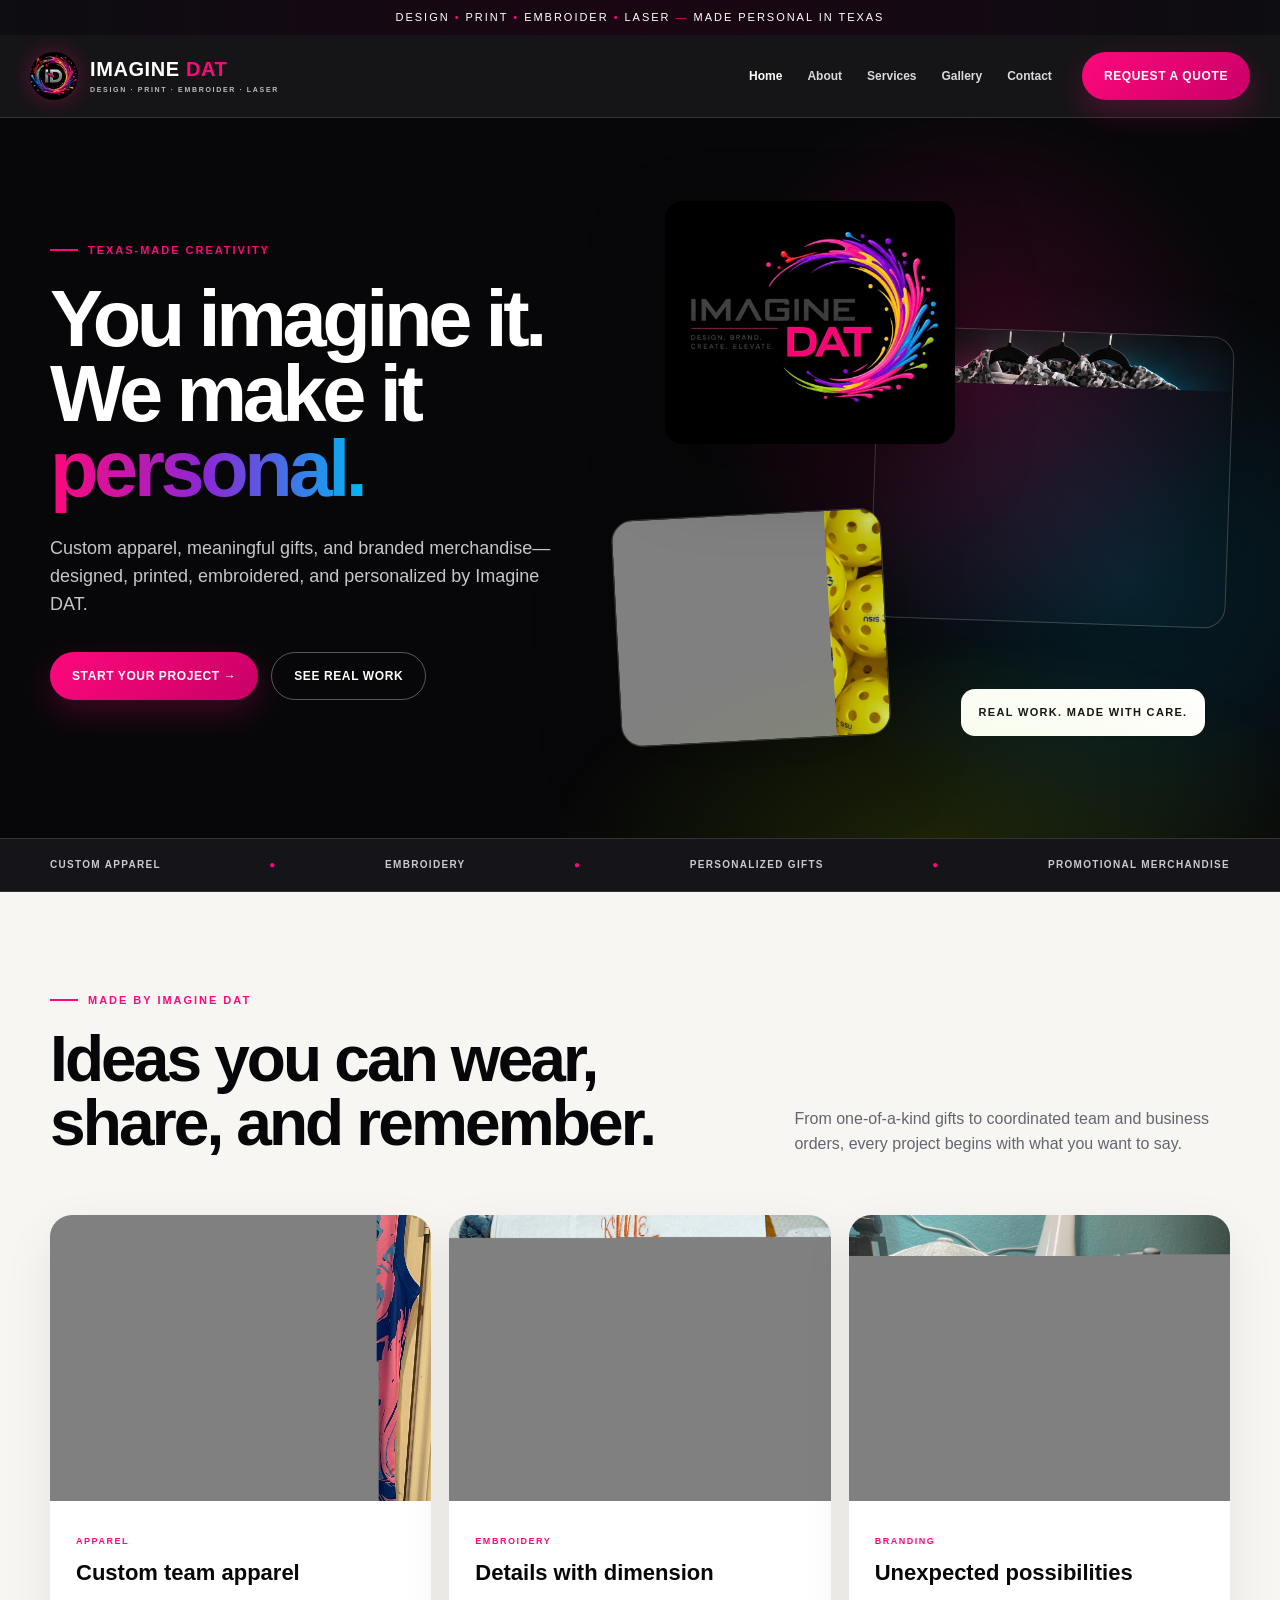
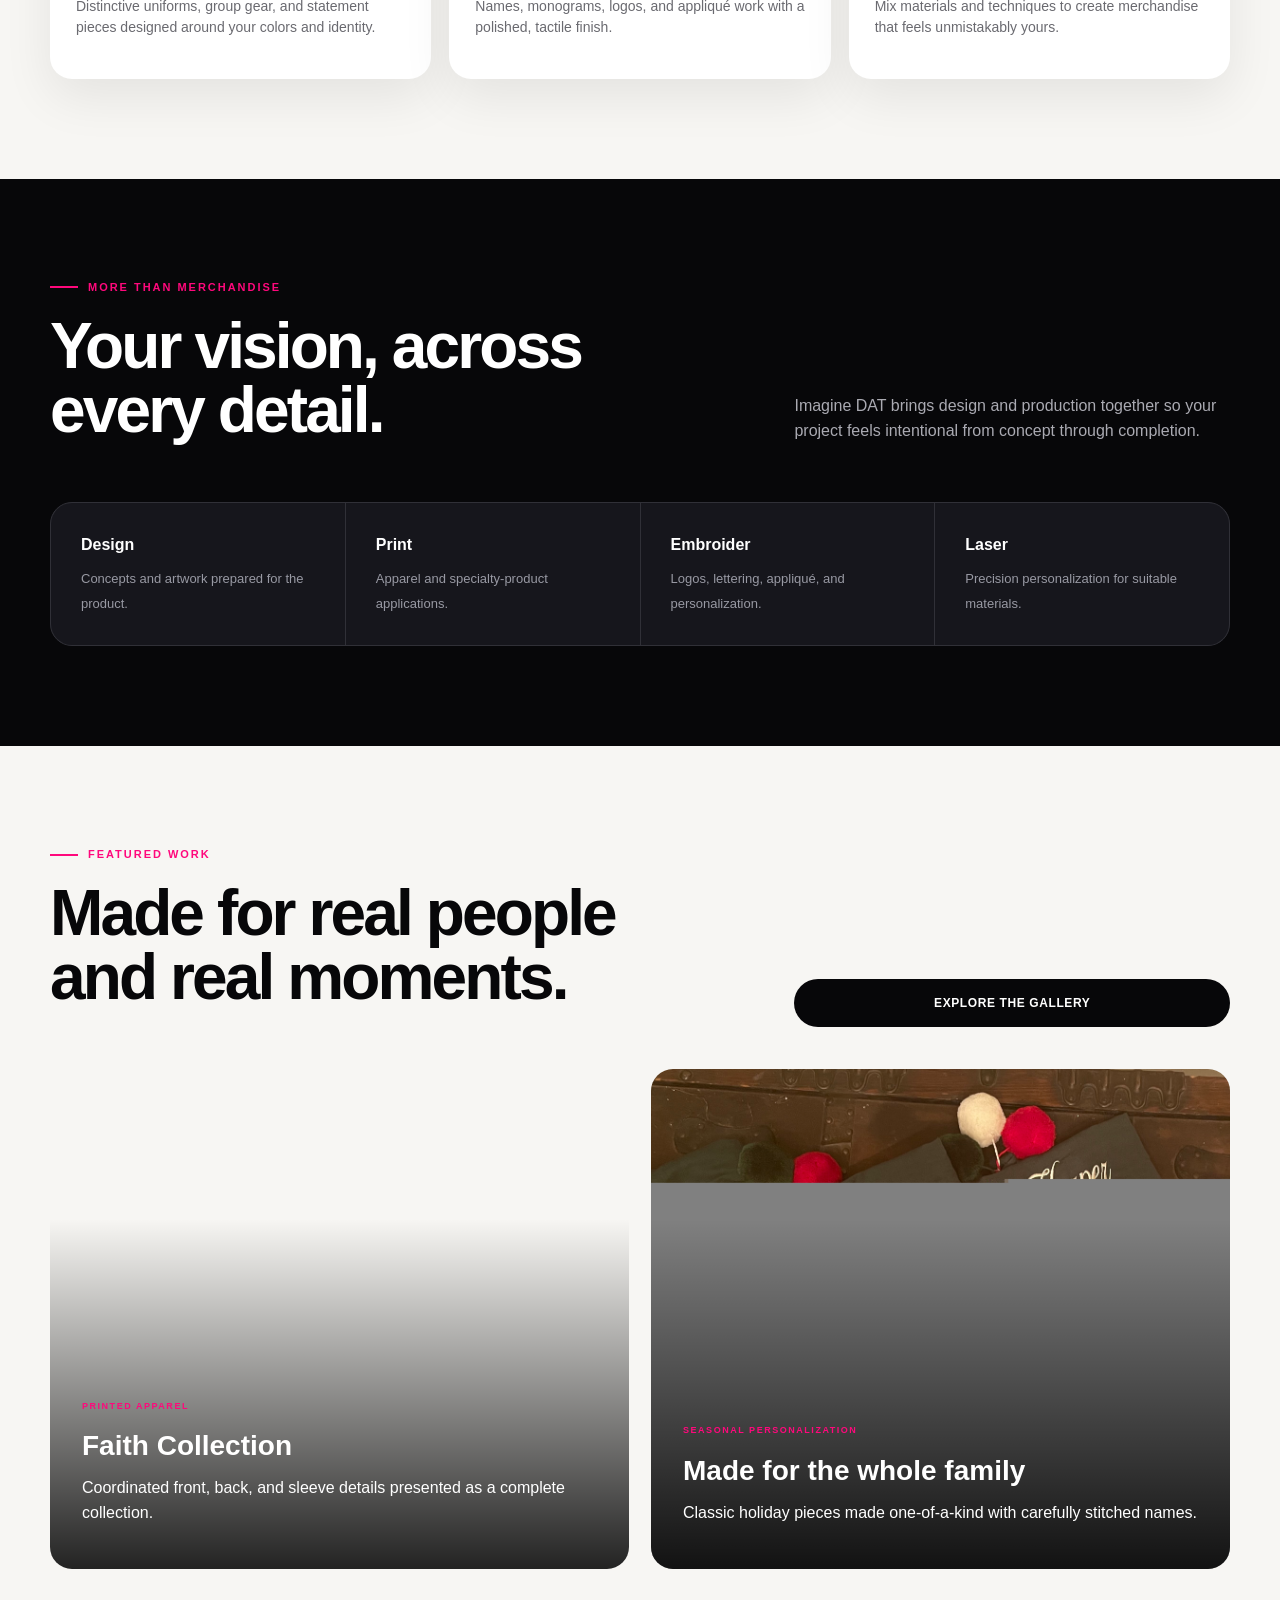
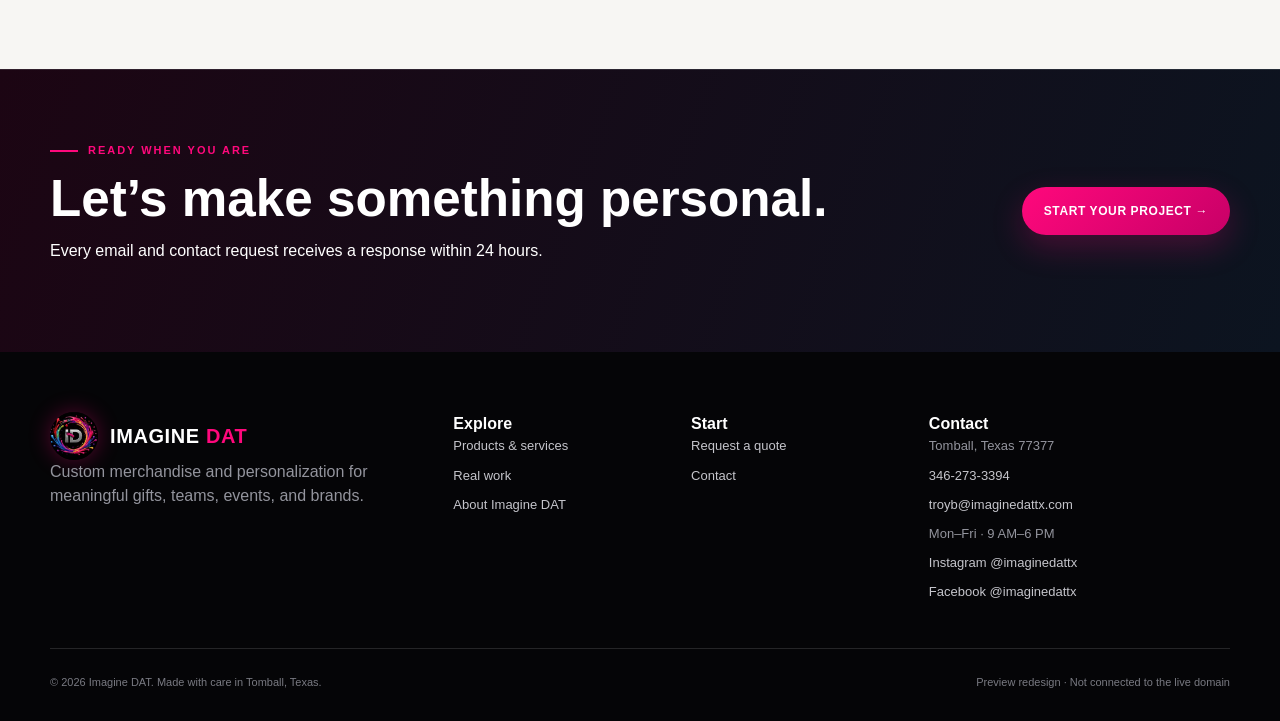
==== index.html @ 65fe0955 "Add Imagine DAT website redesign" ====
<!doctype html><html lang="en"><head><meta charset="utf-8"><meta name="viewport" content="width=device-width,initial-scale=1"><meta name="description" content="Imagine DAT creates custom apparel, embroidery, personalized gifts, and branded merchandise in Texas."><title>Imagine DAT | Custom Merchandise & Personalization</title><link rel="stylesheet" href="styles.css"><script src="app.js" defer></script></head><body data-page="home"><main id="main"></main></body></html>
---- styles.css ----
:root {
  --ink: #070709;
  --ink-2: #111117;
  --paper: #f7f6f3;
  --white: #fff;
  --muted: #a9abb3;
  --line: rgba(255,255,255,.13);
  --pink: #ff087c;
  --cyan: #00b7f4;
  --lime: #9bd400;
  --yellow: #ffc51b;
  --purple: #8a28d7;
  --radius: 22px;
  --shadow: 0 30px 80px rgba(0,0,0,.27);
}
* { box-sizing: border-box; }
html { scroll-behavior: smooth; }
body { margin: 0; color: var(--ink); background: var(--paper); font-family: Montserrat, Arial, sans-serif; line-height: 1.55; }
body.menu-open { overflow: hidden; }
a { color: inherit; }
img { display: block; max-width: 100%; }
button, input, select, textarea { font: inherit; }
.skip { position: fixed; z-index: 100; top: 10px; left: 10px; transform: translateY(-150%); background: #fff; padding: 10px 16px; border-radius: 8px; }
.skip:focus { transform: none; }
.announce { background: linear-gradient(90deg,#0d0d12,#1a0613,#0d0d12); color:#fff; text-align:center; padding:9px 16px; font-size:11px; letter-spacing:.18em; text-transform:uppercase; }
.site-header { position: sticky; top: 0; z-index: 50; background: rgba(7,7,9,.94); color:#fff; border-bottom:1px solid var(--line); backdrop-filter: blur(16px); }
.nav-shell { width:min(1220px,calc(100% - 40px)); height:82px; margin:auto; display:flex; align-items:center; gap:30px; }
.brand { display:flex; align-items:center; gap:12px; text-decoration:none; min-width:205px; }
.brand-mark { width:48px; height:48px; border-radius:50%; object-fit:cover; object-position:center; box-shadow:0 0 22px rgba(255,8,124,.32); }
.brand-type { font-size:20px; font-weight:800; letter-spacing:.03em; line-height:1; }
.brand-type strong { color:var(--pink); }
.brand-type small { display:block; color:#bbb; font-size:7px; letter-spacing:.24em; margin-top:7px; font-weight:600; }
nav { display:flex; align-items:center; justify-content:center; gap:25px; margin-left:auto; }
nav a { text-decoration:none; font-size:12px; font-weight:700; color:#d9d9df; }
nav a:hover, nav a[aria-current="page"] { color:#fff; }
.nav-cta, .btn { border:0; border-radius:999px; text-decoration:none; display:inline-flex; align-items:center; justify-content:center; gap:10px; min-height:48px; padding:0 22px; font-size:12px; font-weight:800; letter-spacing:.05em; text-transform:uppercase; cursor:pointer; }
.nav-cta, .btn-primary { color:#fff; background:linear-gradient(135deg,var(--pink),#c80067); box-shadow:0 12px 32px rgba(255,8,124,.23); }
.btn-dark { color:#fff; background:var(--ink); }
.btn-ghost { color:#fff; border:1px solid rgba(255,255,255,.32); background:transparent; }
.menu { display:none; margin-left:auto; width:44px; height:44px; color:#fff; background:transparent; border:1px solid var(--line); border-radius:50%; }
.container { width:min(1180px,calc(100% - 40px)); margin-inline:auto; }
.hero { min-height:720px; color:#fff; background: radial-gradient(circle at 76% 36%,rgba(255,8,124,.19),transparent 26%),radial-gradient(circle at 88% 64%,rgba(0,183,244,.16),transparent 25%),var(--ink); overflow:hidden; position:relative; }
.hero:after { content:""; position:absolute; inset:auto -8% -36% 40%; height:480px; background:radial-gradient(ellipse,rgba(155,212,0,.15),transparent 66%); pointer-events:none; }
.hero-grid { min-height:720px; display:grid; grid-template-columns:.9fr 1.1fr; gap:64px; align-items:center; padding:64px 0 78px; }
.eyebrow { display:flex; gap:10px; align-items:center; color:var(--pink); font-size:11px; font-weight:800; letter-spacing:.18em; text-transform:uppercase; }
.eyebrow:before { content:""; width:28px; height:2px; background:currentColor; }
h1,h2,h3,p { margin-top:0; }
h1 { font-size:clamp(54px,6.2vw,92px); line-height:.95; letter-spacing:-.055em; margin:22px 0 28px; }
.gradient-word { background:linear-gradient(90deg,var(--pink),var(--purple),var(--cyan)); -webkit-background-clip:text; color:transparent; }
.hero-copy>p { color:#c5c6cc; font-size:18px; max-width:600px; }
.actions { display:flex; gap:13px; flex-wrap:wrap; margin-top:34px; }
.hero-media { min-height:540px; position:relative; }
.hero-logo { position:absolute; z-index:3; width:290px; top:0; left:8%; border-radius:18px; box-shadow:var(--shadow); }
.hero-photo { position:absolute; overflow:hidden; border-radius:var(--radius); box-shadow:var(--shadow); border:1px solid rgba(255,255,255,.2); }
.hero-photo img { width:100%; height:100%; object-fit:cover; }
.hero-photo.one { width:58%; height:54%; right:0; top:24%; transform:rotate(2deg); }
.hero-photo.two { width:44%; height:42%; left:0; bottom:0; transform:rotate(-3deg); }
.hero-proof { position:absolute; z-index:4; right:4%; bottom:1%; padding:15px 18px; border-radius:14px; background:#fff; color:#111; font-size:11px; font-weight:800; letter-spacing:.12em; text-transform:uppercase; }
.trustbar { color:#fff; background:#141419; border-top:1px solid var(--line); border-bottom:1px solid var(--line); }
.trust-row { display:flex; justify-content:space-between; gap:24px; padding:18px 0; font-size:10px; letter-spacing:.13em; font-weight:800; text-transform:uppercase; color:#c9c9ce; }
.dot { color:var(--pink); }
.section { padding:100px 0; }
.section-dark { color:#fff; background:var(--ink); }
.section-head { display:grid; grid-template-columns:1.1fr .7fr; gap:60px; align-items:end; margin-bottom:42px; }
.section h2, .page-hero h1 { font-size:clamp(40px,5vw,70px); line-height:1; letter-spacing:-.045em; margin:18px 0; }
.section-head p { color:#65666d; }
.section-dark .section-head p { color:#aaaab2; }
.cards { display:grid; grid-template-columns:repeat(3,1fr); gap:18px; }
.card { border-radius:var(--radius); overflow:hidden; background:#fff; box-shadow:0 18px 50px rgba(14,14,18,.08); }
.card-media { aspect-ratio:4/3; overflow:hidden; background:#ddd; }
.card-media img { width:100%; height:100%; object-fit:cover; transition:transform .5s; }
.card:hover .card-media img { transform:scale(1.035); }
.card-body { padding:26px; }
.card-kicker { color:var(--pink); font-size:9px; letter-spacing:.17em; font-weight:800; text-transform:uppercase; }
.card h3 { font-size:22px; line-height:1.1; margin:10px 0; }
.card p { color:#6a6a70; font-size:14px; }
.service-strip { display:grid; grid-template-columns:repeat(4,1fr); gap:1px; background:#303037; border:1px solid #303037; border-radius:var(--radius); overflow:hidden; }
.service-mini { padding:30px; background:#16161c; }
.service-mini b { display:block; color:#fff; margin-bottom:8px; }
.service-mini span { color:#9899a3; font-size:13px; }
.showcase { display:grid; grid-template-columns:1fr 1fr; gap:22px; }
.showcase-item { position:relative; min-height:500px; overflow:hidden; border-radius:var(--radius); color:#fff; }
.showcase-item img { position:absolute; inset:0; width:100%; height:100%; object-fit:cover; }
.showcase-item:after { content:""; position:absolute; inset:0; background:linear-gradient(transparent 30%,rgba(0,0,0,.86)); }
.showcase-copy { position:absolute; z-index:2; left:32px; right:32px; bottom:28px; }
.showcase-copy h3 { font-size:28px; margin:8px 0; }
.cta-band { padding:72px 0; color:#fff; background:linear-gradient(110deg,#1c0513,#0c1420); border-top:1px solid rgba(255,255,255,.1); }
.cta-inner { display:flex; align-items:center; justify-content:space-between; gap:30px; }
.cta-inner h2 { font-size:clamp(34px,4vw,58px); margin:0; }
.page-hero { color:#fff; background:radial-gradient(circle at 80% 40%,rgba(255,8,124,.18),transparent 28%),var(--ink); padding:100px 0 86px; }
.page-hero p { max-width:680px; color:#b9bac2; font-size:17px; }
.two-col { display:grid; grid-template-columns:1fr 1fr; gap:70px; align-items:center; }
.feature-image { border-radius:var(--radius); overflow:hidden; box-shadow:var(--shadow); }
.feature-image img { width:100%; aspect-ratio:4/3; object-fit:cover; }
.value-list { display:grid; grid-template-columns:1fr 1fr; gap:15px; margin-top:30px; }
.value { padding:20px; border-left:3px solid var(--pink); background:#fff; border-radius:0 12px 12px 0; }
.services-list { display:grid; gap:20px; }
.service-row { display:grid; grid-template-columns:300px 1fr; gap:40px; align-items:center; padding:24px; background:#fff; border-radius:var(--radius); }
.service-row img { width:100%; aspect-ratio:4/3; object-fit:cover; border-radius:15px; }
.service-row h2 { font-size:34px; margin:5px 0 12px; }
.service-number { color:var(--pink); font-weight:800; letter-spacing:.12em; font-size:10px; }
.gallery-tools { display:flex; gap:10px; flex-wrap:wrap; margin-bottom:35px; }
.filter { border:1px solid #d5d5da; background:#fff; border-radius:999px; padding:11px 18px; font-size:12px; font-weight:700; cursor:pointer; }
.filter[aria-pressed="true"] { color:#fff; background:#111; border-color:#111; }
.gallery-grid { columns:3; column-gap:18px; }
.gallery-card { width:100%; display:block; margin:0 0 18px; padding:0; border:0; border-radius:18px; overflow:hidden; background:#fff; cursor:pointer; text-align:left; break-inside:avoid; box-shadow:0 14px 40px rgba(0,0,0,.08); }
.gallery-card img { width:100%; height:auto; }
.gallery-card div { padding:18px; }
.gallery-card b { display:block; }
.gallery-card span { color:#777; font-size:12px; }
.gallery-card[hidden] { display:none; }
.modal { border:0; padding:0; max-width:min(980px,calc(100% - 32px)); border-radius:22px; background:#111; color:#fff; box-shadow:0 40px 100px rgba(0,0,0,.6); }
.modal::backdrop { background:rgba(0,0,0,.83); backdrop-filter:blur(5px); }
.modal-inner { display:grid; grid-template-columns:1.25fr .75fr; min-height:520px; }
.modal img { width:100%; height:100%; max-height:78vh; object-fit:contain; background:#050505; }
.modal-copy { padding:38px; align-self:center; }
.modal-close { position:absolute; top:15px; right:15px; width:40px; height:40px; border:0; border-radius:50%; background:#fff; cursor:pointer; }
.form-wrap { display:grid; grid-template-columns:.72fr 1.28fr; gap:50px; align-items:start; }
.form-card { padding:38px; border-radius:var(--radius); background:#fff; box-shadow:0 20px 60px rgba(0,0,0,.09); }
.form-grid { display:grid; grid-template-columns:1fr 1fr; gap:18px; }
.field { display:grid; gap:7px; font-size:12px; font-weight:700; }
.field.full { grid-column:1/-1; }
input,select,textarea { width:100%; border:1px solid #d8d8dd; border-radius:11px; background:#fbfbfc; padding:13px 14px; color:#111; }
textarea { min-height:150px; resize:vertical; }
input:focus,select:focus,textarea:focus { outline:3px solid rgba(255,8,124,.16); border-color:var(--pink); }
.check { display:flex; gap:10px; align-items:flex-start; color:#56565d; font-size:12px; margin:18px 0; }
.check input { width:auto; margin-top:4px; }
.form-note { color:#76777e; font-size:12px; }
.contact-card { padding:26px; border-radius:18px; background:#141419; color:#fff; margin-bottom:15px; }
.contact-card span { color:#aaa; font-size:12px; }
.contact-card a { color:#fff; text-decoration-color:var(--pink); text-underline-offset:3px; }
.site-footer { color:#fff; background:#050507; padding:60px 0 30px; }
.footer-grid { display:grid; grid-template-columns:1.2fr .65fr .65fr 1fr; gap:42px; padding-bottom:46px; border-bottom:1px solid var(--line); }
.footer-grid p { color:#93949d; max-width:440px; }
.footer-links { display:grid; gap:9px; }
.footer-links a { text-decoration:none; color:#c5c5cb; font-size:13px; }
.footer-links span { color:#93949d; font-size:13px; }
.footer-bottom { display:flex; justify-content:space-between; gap:20px; padding-top:25px; color:#797a82; font-size:11px; }
.reveal { animation:rise .7s ease both; }
@keyframes rise { from { opacity:0; transform:translateY(16px); } }
@media (max-width: 1120px) {
  .menu { display:block; }
  nav { display:none; position:fixed; inset:112px 0 0; background:#0a0a0d; padding:34px 20px; flex-direction:column; justify-content:flex-start; align-items:flex-start; }
  nav.open { display:flex; }
  nav a { font-size:22px; }
  .nav-cta { display:none; }
  .hero-grid { grid-template-columns:1fr; padding-top:70px; }
  .hero-media { min-height:520px; }
  .section-head,.two-col,.form-wrap { grid-template-columns:1fr; }
  .cards { grid-template-columns:1fr 1fr; }
  .service-strip { grid-template-columns:1fr 1fr; }
  .gallery-grid { columns:2; }
}
@media (max-width: 650px) {
  .announce { font-size:8px; }
  .nav-shell { width:calc(100% - 28px); height:72px; }
  .brand { min-width:0; }
  .brand-type small { display:none; }
  .hero,.hero-grid { min-height:auto; }
  .hero-grid { gap:35px; }
  .hero-media { min-height:420px; }
  .hero-logo { width:200px; left:2%; }
  .hero-photo.one { width:70%; height:54%; top:27%; }
  .hero-photo.two { width:55%; height:40%; }
  .section { padding:72px 0; }
  .cards,.showcase,.value-list,.form-grid { grid-template-columns:1fr; }
  .service-strip { grid-template-columns:1fr; }
  .service-row { grid-template-columns:1fr; gap:20px; }
  .gallery-grid { columns:1; }
  .modal-inner { grid-template-columns:1fr; }
  .modal-copy { padding:25px; }
  .cta-inner,.footer-bottom { align-items:flex-start; flex-direction:column; }
  .footer-grid { grid-template-columns:1fr; gap:30px; }
  .trust-row { overflow:auto; justify-content:flex-start; white-space:nowrap; }
}
@media (prefers-reduced-motion:reduce){*{scroll-behavior:auto!important;animation:none!important;transition:none!important}}
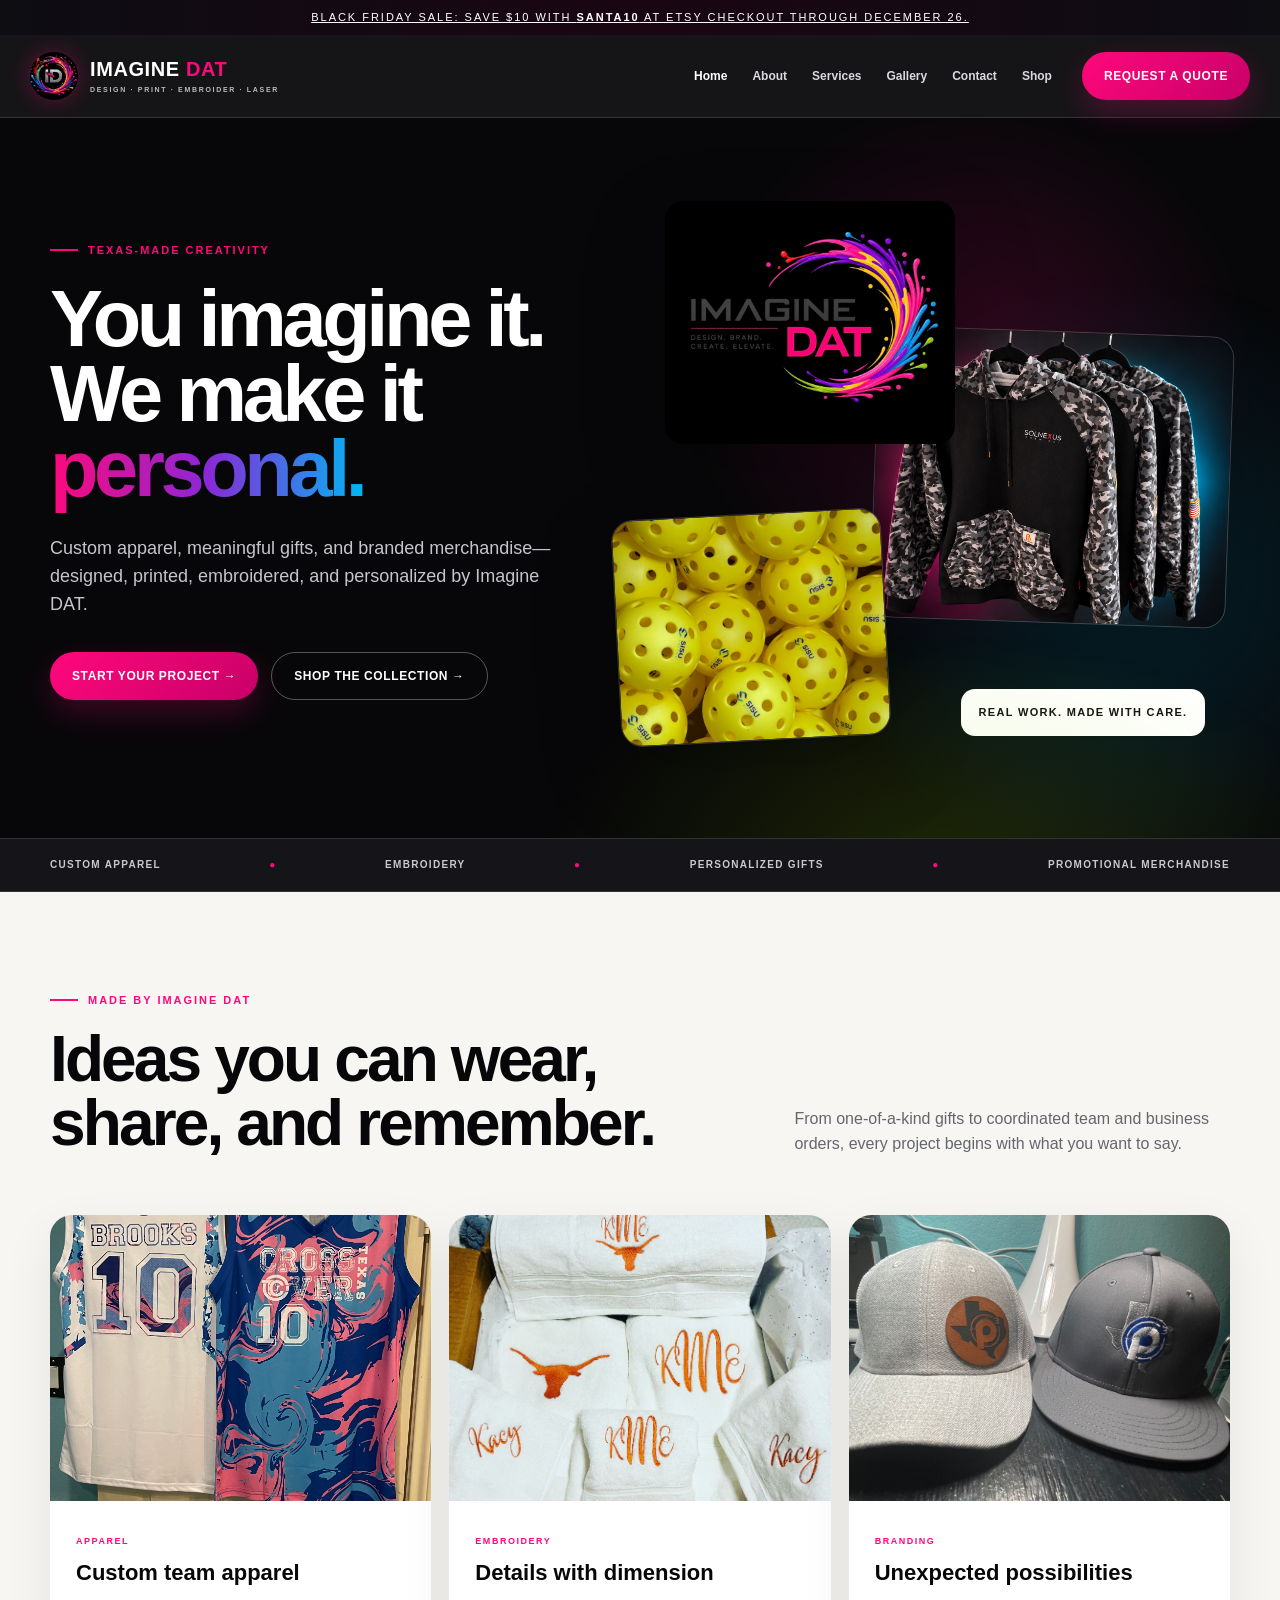
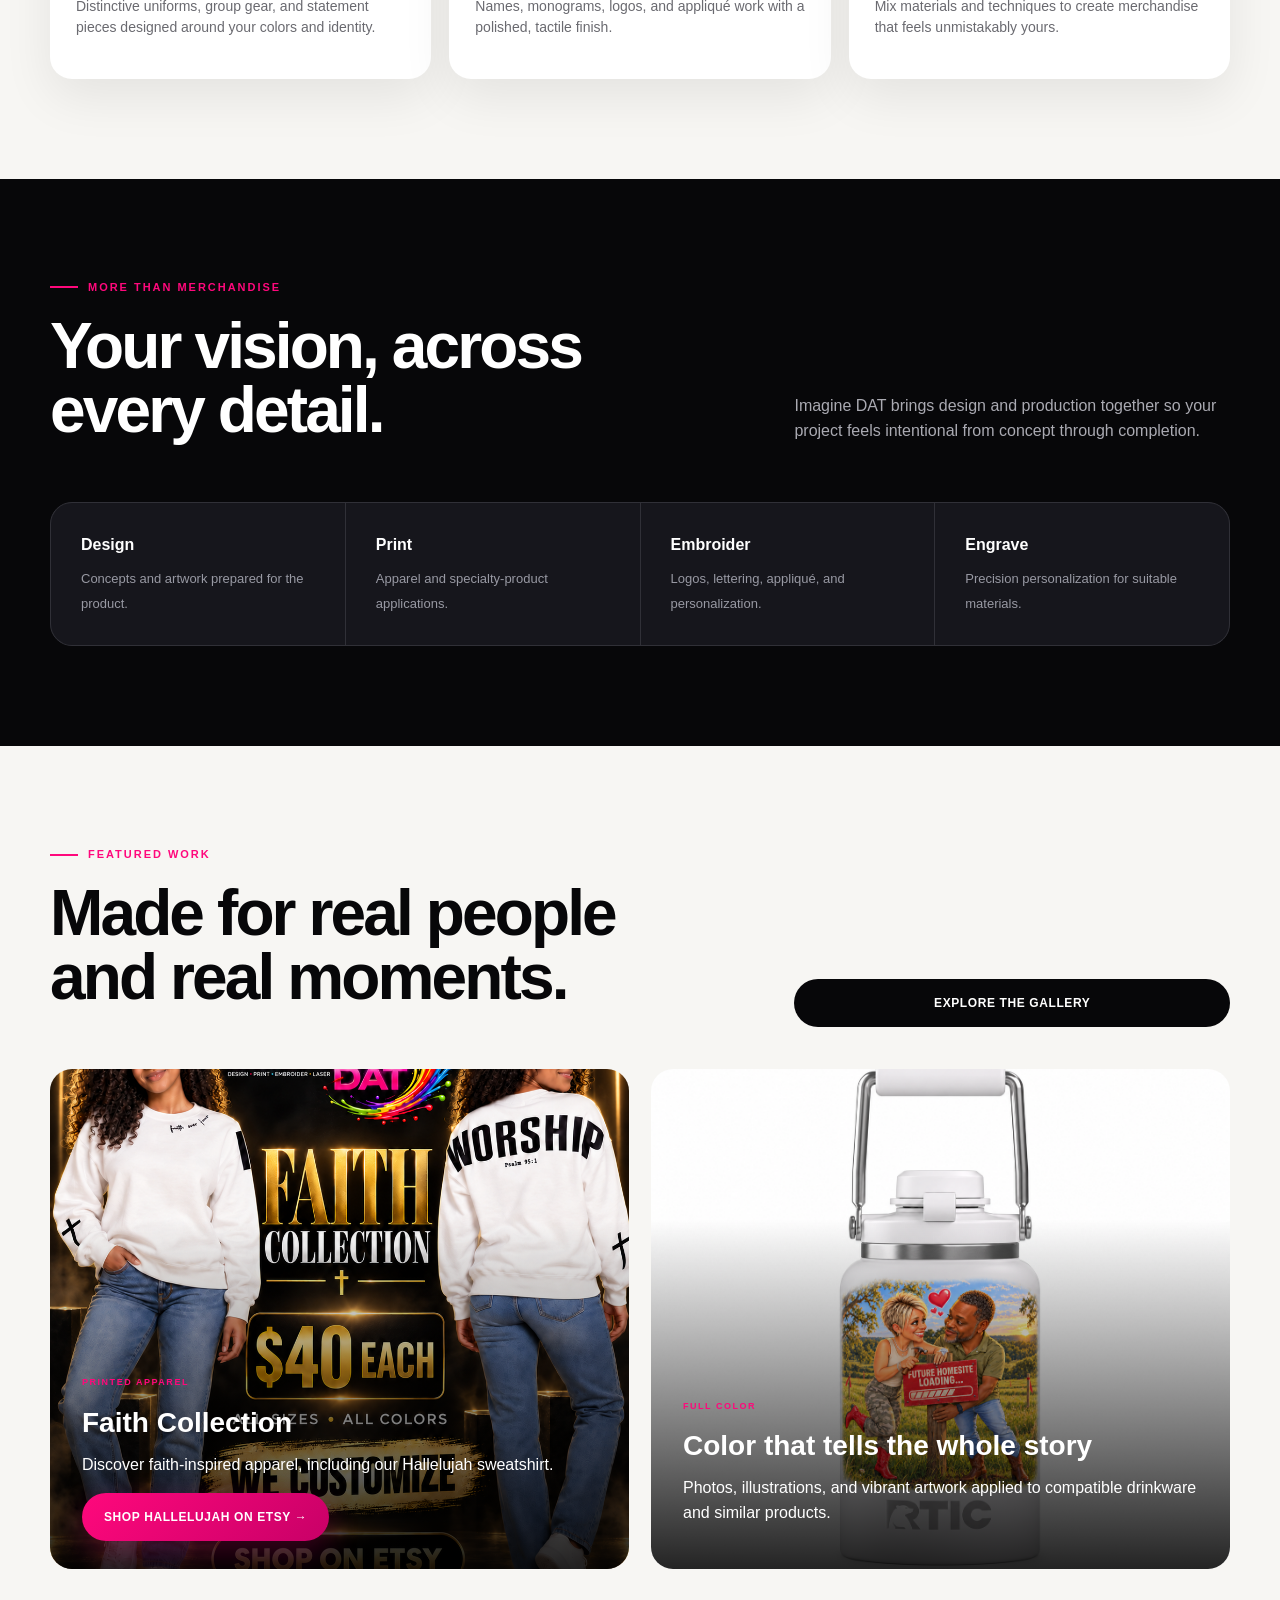
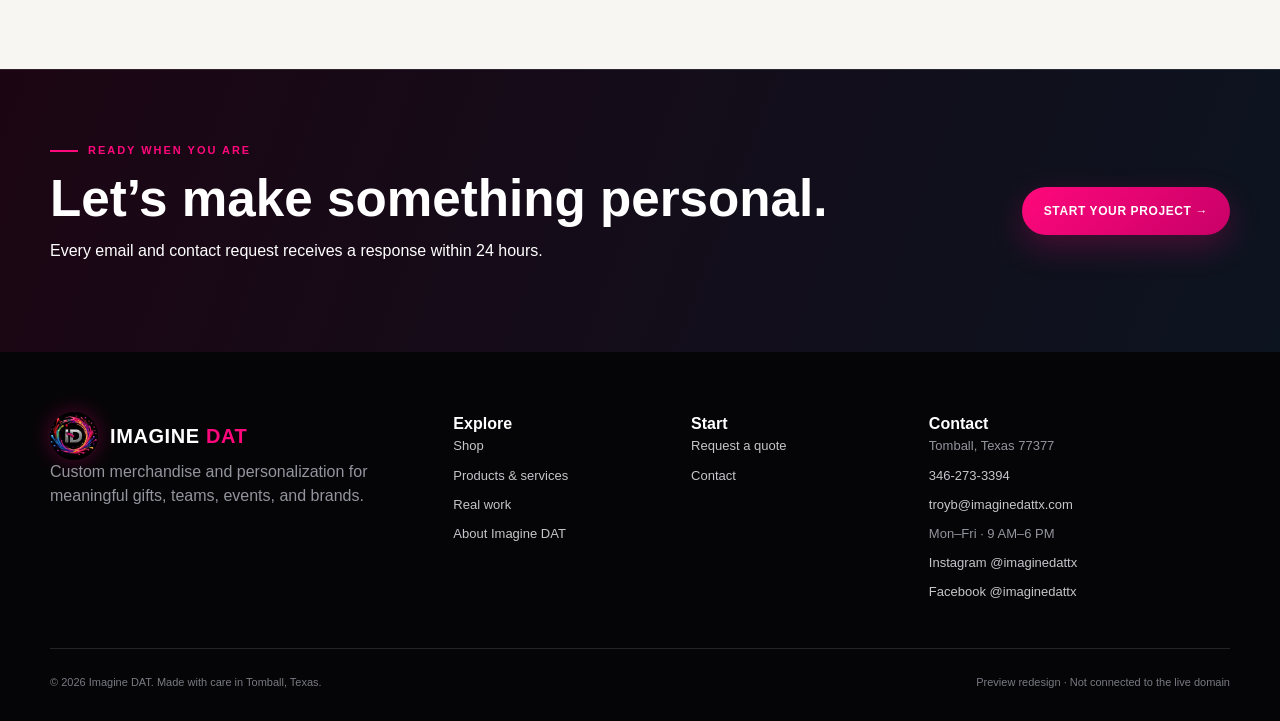
==== commit ce63b62d: "Add Metricool website analytics" ====
--- a/index.html
+++ b/index.html
@@ -1 +1 @@
-<!doctype html><html lang="en"><head><meta charset="utf-8"><meta name="viewport" content="width=device-width,initial-scale=1"><meta name="description" content="Imagine DAT creates custom apparel, embroidery, personalized gifts, and branded merchandise in Texas."><title>Imagine DAT | Custom Merchandise & Personalization</title><link rel="stylesheet" href="styles.css"><script src="app.js" defer></script></head><body data-page="home"><main id="main"></main></body></html>
+<!doctype html><html lang="en"><head><meta charset="utf-8"><meta name="viewport" content="width=device-width,initial-scale=1"><meta name="description" content="Imagine DAT creates custom apparel, embroidery, personalized gifts, and branded merchandise in Texas."><title>Imagine DAT | Custom Merchandise & Personalization</title><link rel="stylesheet" href="styles.css"><script src="app.js" defer></script><script>function loadScript(a){var b=document.getElementsByTagName("head")[0],c=document.createElement("script");c.type="text/javascript",c.src="https://tracker.metricool.com/resources/be.js",c.onreadystatechange=a,c.onload=a,b.appendChild(c)}loadScript(function(){beTracker.t({hash:"3b3400f4c0a765a0cb4b40fffa1abfb6"})});</script></head><body data-page="home"><main id="main"></main></body></html>
--- a/styles.css
+++ b/styles.css
@@ -38,6 +38,7 @@
 .btn-dark { color:#fff; background:var(--ink); }
 .btn-ghost { color:#fff; border:1px solid rgba(255,255,255,.32); background:transparent; }
 .menu { display:none; margin-left:auto; width:44px; height:44px; color:#fff; background:transparent; border:1px solid var(--line); border-radius:50%; }
+.mobile-nav-cta { display:none; }
 .container { width:min(1180px,calc(100% - 40px)); margin-inline:auto; }
 .hero { min-height:720px; color:#fff; background: radial-gradient(circle at 76% 36%,rgba(255,8,124,.19),transparent 26%),radial-gradient(circle at 88% 64%,rgba(0,183,244,.16),transparent 25%),var(--ink); overflow:hidden; position:relative; }
 .hero:after { content:""; position:absolute; inset:auto -8% -36% 40%; height:480px; background:radial-gradient(ellipse,rgba(155,212,0,.15),transparent 66%); pointer-events:none; }
@@ -74,6 +75,10 @@
 .card-kicker { color:var(--pink); font-size:9px; letter-spacing:.17em; font-weight:800; text-transform:uppercase; }
 .card h3 { font-size:22px; line-height:1.1; margin:10px 0; }
 .card p { color:#6a6a70; font-size:14px; }
+.product-styling { margin:0 0 18px; padding-top:12px; border-top:1px solid #e5e2e3; }
+.product-styling h4 { margin:0 0 6px; font-size:14px; }
+.product-styling ul { margin:0; padding-left:18px; color:#6a6a70; font-size:14px; }
+.product-styling li + li { margin-top:6px; }
 .service-strip { display:grid; grid-template-columns:repeat(4,1fr); gap:1px; background:#303037; border:1px solid #303037; border-radius:var(--radius); overflow:hidden; }
 .service-mini { padding:30px; background:#16161c; }
 .service-mini b { display:block; color:#fff; margin-bottom:8px; }
@@ -139,10 +144,15 @@
 .reveal { animation:rise .7s ease both; }
 @keyframes rise { from { opacity:0; transform:translateY(16px); } }
 @media (max-width: 1120px) {
-  .menu { display:block; }
-  nav { display:none; position:fixed; inset:112px 0 0; background:#0a0a0d; padding:34px 20px; flex-direction:column; justify-content:flex-start; align-items:flex-start; }
+  .site-header { backdrop-filter:none; }
+  .menu { display:block; position:relative; z-index:72; flex:0 0 44px; font-size:0; }
+  .menu::before { content:"☰"; font-size:22px; line-height:1; }
+  .menu[aria-expanded="true"]::before { content:"×"; font-size:32px; font-weight:300; }
+  nav { display:none; position:fixed; z-index:70; inset:0; background:linear-gradient(155deg,#09090d 35%,#210817 100%); padding:138px 24px 38px; flex-direction:column; justify-content:flex-start; align-items:stretch; gap:12px; overflow-y:auto; }
   nav.open { display:flex; }
-  nav a { font-size:22px; }
+  nav a { width:min(440px,100%); margin:0 auto; padding:15px 18px; border:1px solid rgba(255,255,255,.13); border-radius:14px; background:rgba(255,255,255,.055); color:#fff; font-size:18px; text-align:center; }
+  nav a:hover, nav a[aria-current="page"] { border-color:rgba(255,8,124,.72); background:rgba(255,8,124,.15); }
+  nav .mobile-nav-cta { display:block; margin-top:10px; border:0; background:linear-gradient(135deg,var(--pink),#c80067); font-size:14px; font-weight:800; letter-spacing:.05em; text-transform:uppercase; }
   .nav-cta { display:none; }
   .hero-grid { grid-template-columns:1fr; padding-top:70px; }
   .hero-media { min-height:520px; }
